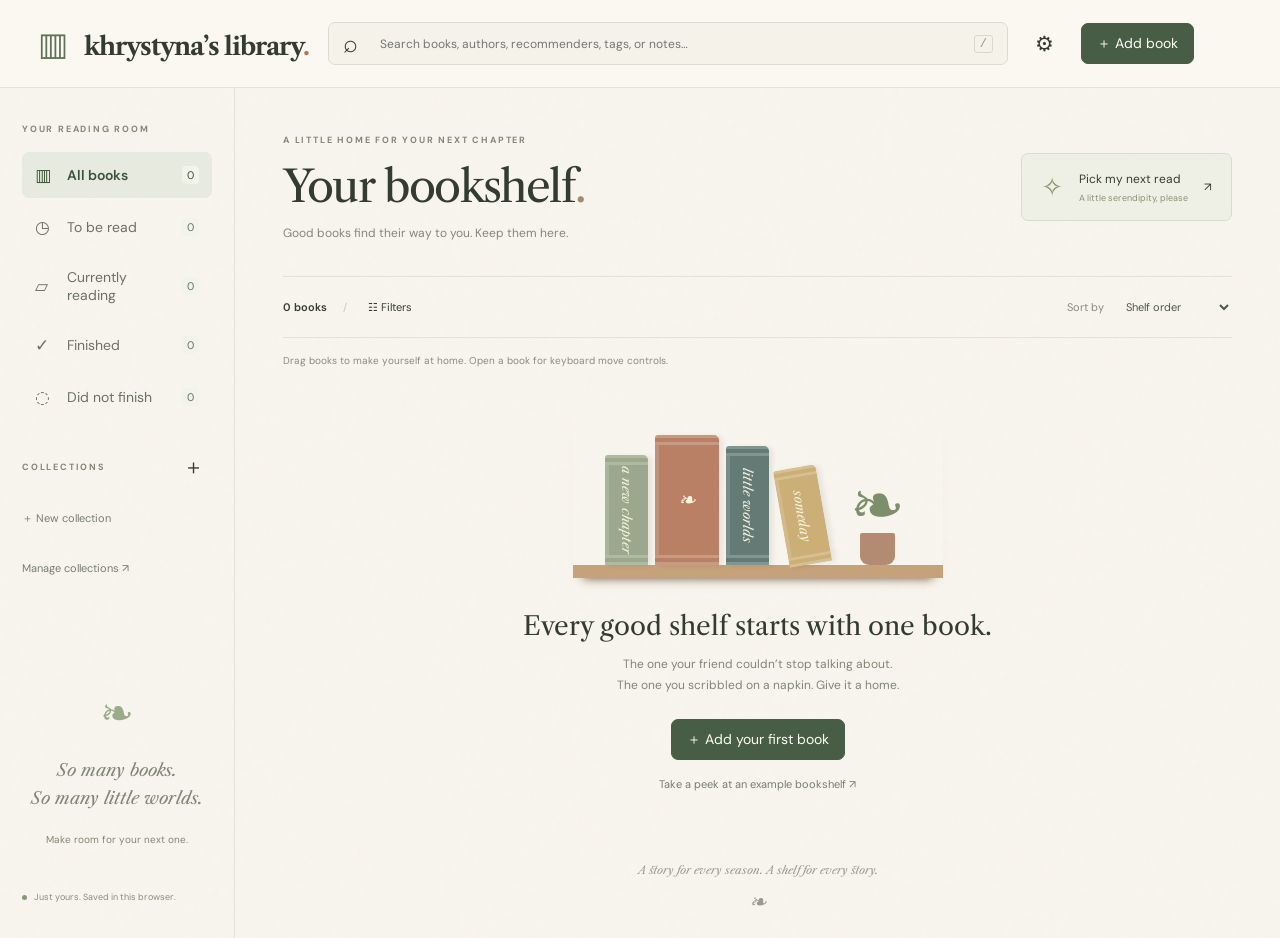
==== index.html @ 97580b20 "Add complete bookshelf app ready for GitHub Pages" ====
<!doctype html><html lang="en"><head><meta charset="utf-8"><meta name="viewport" content="width=device-width,initial-scale=1"><meta name="theme-color" content="#f5f1e8"><meta name="description" content="A little home for the books you want to meet. Your private bookshelf, recommendations and reading notes."><title>khrystyna's library — Your next chapter</title><link rel="stylesheet" href="style.css"></head><body><header><a class="brand" href="./"><span class="brand-icon">▥</span> khrystyna’s library<span class="brand-dot">.</span></a><label class="search"><span aria-hidden="true">⌕</span><input id="search" type="search" placeholder="Search books, authors, recommenders, tags, or notes…" aria-label="Search your library"><kbd>/</kbd></label><button id="settings" class="icon" aria-label="Settings and backup">⚙</button><button id="add" class="primary">＋ <span>Add book</span></button></header><div class="layout"><aside><div class="eyebrow">YOUR READING ROOM</div><nav id="navigation" aria-label="Library navigation"></nav><div class="aside-heading"><span class="eyebrow">COLLECTIONS</span><button id="newCollection" class="icon" aria-label="Create collection">＋</button></div><nav id="collections" aria-label="Collections"></nav><button id="manageCollections" class="text-button">Manage collections ↗</button><div class="aside-note"><span>❧</span><p>So many books.<br>So many little worlds.</p><small>Make room for your next one.</small></div><div class="local-indicator"><i></i> Just yours. Saved in this browser.</div></aside><main><section class="intro"><div><div class="eyebrow">A LITTLE HOME FOR YOUR NEXT CHAPTER</div><h1 id="heading">Your bookshelf<span>.</span></h1><p id="subtitle">Good books find their way to you. Keep them here.</p></div><button class="picker-button" id="pick"><span>✧</span><div>Pick my next read<small>A little serendipity, please</small></div><span>↗</span></button></section><div class="toolbar"><div><span id="count"></span><span class="toolbar-divider">/</span><button id="filtersToggle" class="subtle">☷ Filters <span id="filterCount"></span></button></div><div><label class="sort-label">Sort by <select id="sort" aria-label="Sort books"><option value="manual">Shelf order</option><option value="title">Title A–Z</option><option value="authors">Author A–Z</option><option value="new">Newest added</option><option value="old">Oldest added</option><option value="priority">Priority</option><option value="year">Publication year</option></select></label></div></div><section id="filters" hidden></section><div id="chips"></div><p id="arrangeNote" class="micro"></p><section id="shelves" aria-label="Bookshelf"></section><footer>A story for every season. A shelf for every story. <span>❧</span></footer></main></div><dialog id="dialog" aria-labelledby="dialogTitle"><div id="dialogContent"></div></dialog><div id="toast" role="status" aria-live="polite"></div><script type="module" src="app.js"></script></body></html>
---- style.css ----
@import url('https://fonts.googleapis.com/css2?family=DM+Sans:wght@400;500;600;700&family=Libre+Caslon+Text:ital,wght@0,400;0,700;1,400&display=swap');
:root{--paper:#f8f5ee;--ink:#343c31;--muted:#777b6b;--green:#475d45;--line:#e5e3d8;--serif:'Libre Caslon Text',Georgia,serif;--sans:'DM Sans',system-ui,sans-serif}*{box-sizing:border-box}body{margin:0;background:var(--paper);color:var(--ink);font:14px var(--sans);background-image:url("data:image/svg+xml,%3Csvg viewBox='0 0 180 180' xmlns='http://www.w3.org/2000/svg'%3E%3Cfilter id='n'%3E%3CfeTurbulence type='fractalNoise' baseFrequency='.7' numOctaves='3' stitchTiles='stitch'/%3E%3C/filter%3E%3Crect width='100%25' height='100%25' opacity='.024' filter='url(%23n)'/%3E%3C/svg%3E")}button,input,select,textarea{font:inherit}button{cursor:pointer}button,a,input,textarea,select{outline-offset:4px}button:focus-visible,a:focus-visible,input:focus-visible,textarea:focus-visible,select:focus-visible{outline:2px solid #8b5e3b}button{border:1px solid var(--line);background:transparent;color:inherit;padding:10px 15px;border-radius:7px}button:hover{background:#eaece1}button:disabled{opacity:.5;cursor:default}header{height:88px;border-bottom:1px solid var(--line);display:flex;align-items:center;gap:19px;padding:0 38px;background:#faf8f1}.brand{font:700 25px var(--serif);text-decoration:none;color:var(--ink);min-width:245px;letter-spacing:-1px}.brand-icon{font:32px Georgia;margin-right:12px;color:#607257}.brand-dot{color:#a87c55}.search{display:flex;align-items:center;gap:12px;border:1px solid #dddcd1;background:#f4f2e9;border-radius:7px;max-width:680px;flex:1;padding:0 14px;height:43px}.search>span{font-size:25px}.search input{background:transparent;border:0;width:100%;outline:none;font-size:12px}kbd{font-size:12px;color:#93988a;border:1px solid #d8d9ce;padding:1px 5px;border-radius:3px}.primary{background:var(--green);color:#fffdf5;border-color:var(--green)}.primary:hover{background:#354c34}.icon{border:0;padding:8px;font-size:21px}.layout{display:grid;grid-template-columns:235px minmax(0,1fr);min-height:calc(100vh - 88px)}aside{border-right:1px solid var(--line);padding:35px 22px;position:relative;display:flex;flex-direction:column}nav{display:grid;gap:6px;margin:17px 0 25px}nav button{border:0;display:flex;gap:12px;align-items:center;text-align:left;padding:12px 13px;color:#6c7262}nav button.active{background:#e6eadf;color:#3b5339;font-weight:600}nav button b{font-weight:400;font-size:11px;margin-left:auto;background:#f2f3eb;border-radius:4px;padding:2px 5px}.nav-icon{font-size:17px;min-width:20px}.eyebrow{font-size:9px;letter-spacing:1.8px;font-weight:700;color:#858675}.aside-heading{display:flex;align-items:center;justify-content:space-between}.text-button{border:0;padding:5px 0;color:#777e6e;font-size:11px;text-align:left}.aside-note{margin-top:auto;padding-top:75px;text-align:center;color:#828675}.aside-note>span{font-size:40px;color:#9aab89}.aside-note p{font:italic 17px/1.65 var(--serif)}.aside-note small{font-size:10px}.local-indicator{font-size:9px;color:#8a8d7e;margin-top:44px;white-space:nowrap}.local-indicator i{display:inline-block;background:#879777;height:5px;width:5px;border-radius:50%;margin-right:5px}main{padding:46px 48px 0;min-width:0;max-width:1600px;width:100%;margin:auto}.intro{display:flex;align-items:center;justify-content:space-between;gap:20px;margin-bottom:35px}h1{font:400 44px/1.15 var(--serif);letter-spacing:-1.8px;margin:15px 0 13px}h1 span{color:#a78966}.intro p{color:#858778;font-size:12px;margin:0}.picker-button{display:flex;gap:16px;align-items:center;text-align:left;padding:16px 19px;border-color:#d8dccb;background:#eff0e5;font-size:12px}.picker-button>span:first-child{font-size:26px;color:#8c936d}.picker-button small{display:block;font-size:9px;color:#8a8f79;margin-top:5px}.toolbar{border-top:1px solid var(--line);border-bottom:1px solid var(--line);display:flex;justify-content:space-between;align-items:center;padding:12px 0;font-size:11px}.toolbar>div{display:flex;align-items:center;gap:16px}.toolbar-divider{color:#c8cbbb}#count{font-weight:600}.subtle{border:0;font-size:11px;padding:5px}.sort-label{color:#878b7c}.sort-label select{background:transparent;color:#4d5947;border:0;font-size:11px;margin-left:5px}#filters{background:#eeefe5;padding:18px;border-radius:8px;margin-top:12px}#filters .filter-grid{display:grid;grid-template-columns:repeat(4,1fr);gap:14px}label.field{display:grid;gap:6px;font-size:11px;color:#707763}input,textarea,select{border:1px solid #d9ddce;border-radius:5px;padding:10px;background:#fffef9;color:var(--ink);min-width:0}textarea{resize:vertical;min-height:80px}#filters select{width:100%;height:75px;font-size:11px;padding:4px}#filters input{width:100%}.micro{font-size:10px;color:#8a8c7b;line-height:1.7;margin:14px 0}.chip{font-size:10px;border-radius:20px;background:#e5eadb;padding:5px 10px;margin:8px 6px 0 0}#shelves{min-height:430px}.shelf{display:flex;align-items:flex-end;gap:17px;padding:32px 28px 0;position:relative;min-height:256px;margin-bottom:21px;border-bottom:18px solid #c5a279;border-image:linear-gradient(#d4b68f,#be956c 15%,#c7a47b 55%,#ac805a 60%,#bb9168) 1;box-shadow:0 13px 15px -13px #6c482c80;background:linear-gradient(0deg,#d9c9b15c,transparent 57%);content-visibility:auto;contain-intrinsic-size:auto 256px}.shelf:after{content:'';position:absolute;left:0;right:0;bottom:-18px;height:18px;pointer-events:none;background:repeating-linear-gradient(2deg,transparent 0 3px,#5c3c2010 4px,transparent 5px 9px)}.book{position:relative;flex:none;padding:0;border:0;border-radius:2px 4px 2px 0;box-shadow:5px 2px 7px #34251c2a,inset 3px 0 4px #ffffff55,inset -2px 0 3px #0003;transition:transform .2s;transform-origin:bottom left;overflow:hidden;text-align:center;background:var(--book-color);color:#fff8e9;width:128px;height:188px;margin-bottom:0}.book:hover,.book:focus-visible{background:var(--book-color);transform:translateY(-9px) rotate(-2deg);z-index:2}.book .cover-img{width:100%;height:100%;object-fit:cover;position:absolute;inset:0}.book .fallback-cover{height:100%;display:flex;flex-direction:column;align-items:center;justify-content:space-between;padding:20px 10px;border:1px solid #ffffff60;outline:1px solid #ffffff25;outline-offset:-7px;font-family:var(--serif)}.fallback-cover .ornament{font-size:26px;opacity:.6}.fallback-cover strong{font-size:17px;line-height:1.3;font-weight:400}.fallback-cover small{font:8px var(--sans);letter-spacing:1px}.book.spine{width:49px;writing-mode:vertical-rl;text-orientation:mixed;padding:13px 8px;display:flex;align-items:center;justify-content:space-between;gap:9px;border-top:7px solid #ffffff20;border-bottom:7px solid #0002}.spine strong{font:12px var(--serif);writing-mode:vertical-rl;max-height:125px;overflow:hidden;text-overflow:ellipsis}.spine small{font-size:8px;max-height:80px;overflow:hidden;opacity:.8}.match-badge{position:absolute;bottom:7px;left:6px;right:6px;background:#f9f6e9ed;color:#354d35;padding:5px;font:9px var(--sans);writing-mode:horizontal-tb}.empty-room{text-align:center;padding:35px 20px 22px}.empty-art{height:160px;display:flex;justify-content:center;align-items:flex-end;gap:7px;margin:0 auto 32px;max-width:370px;border-bottom:13px solid #c5a279;box-shadow:0 10px 10px -10px #714b36}.illustrated-book{width:43px;height:110px;background:#9ba88c;border-radius:3px 5px 0 0;box-shadow:inset 4px 0 #fff2,4px 1px 5px #0001;display:flex;align-items:center;justify-content:center;color:#f8f3df;font:italic 13px var(--serif);writing-mode:vertical-rl;border-top:10px double #fff3;border-bottom:10px double #fff3}.illustrated-book:nth-child(2){height:130px;background:#b98065;width:64px;writing-mode:horizontal-tb;font-size:21px}.illustrated-book:nth-child(3){height:119px;background:#647b75}.illustrated-book:nth-child(4){height:98px;background:#ccaf77;transform:rotate(-10deg);margin:0 14px 0 5px}.plant{width:65px;height:100px;position:relative;display:flex;flex-direction:column;align-items:center;justify-content:flex-end}.plant span{font-size:66px;color:#7c8f6a;line-height:.8}.plant:after{content:'';display:block;background:#b28b72;width:35px;height:32px;border-radius:2px 2px 9px 9px}.empty-room h2{font:400 26px var(--serif);margin:0 0 12px}.empty-room p{font-size:12px;color:#818675;line-height:1.8;margin-bottom:22px}.empty-room .text-button{display:block;margin:12px auto;text-align:center}footer{font:italic 11px var(--serif);text-align:center;color:#999b8d;padding:33px 0 24px}footer span{display:block;margin-top:12px;font-size:21px}dialog{max-width:780px;width:calc(100% - 30px);max-height:90dvh;border:1px solid #dedfcf;padding:0;background:var(--paper);color:var(--ink);border-radius:14px;box-shadow:0 20px 100px #17221138}dialog::backdrop{background:#262e2655;backdrop-filter:blur(4px)}.dialog-header{position:sticky;top:0;z-index:5;display:flex;justify-content:space-between;align-items:center;background:var(--paper);border-bottom:1px solid var(--line);padding:18px 27px}.dialog-header h2{font:400 23px var(--serif);margin:0}.dialog-body{padding:25px 28px}.dialog-body h3{font:400 20px var(--serif);margin-top:28px}.row{display:flex;gap:10px;align-items:center;flex-wrap:wrap}.row.end{justify-content:flex-end;margin-top:24px}.form-grid{display:grid;grid-template-columns:1fr 1fr;gap:17px}.form-grid .full{grid-column:1/-1}.form-grid input,.form-grid textarea,.form-grid select{width:100%}.form-grid label{font-size:11px}.rec-card{border:1px solid #dedfce;background:#f1f1e6;padding:15px;border-radius:7px;margin:12px 0}.rec-card p{white-space:pre-wrap;font:italic 14px/1.7 var(--serif)}.rec-card small{color:#8a8e7d;font-size:10px}.rec-fields{display:grid;gap:10px;grid-template-columns:1fr 1fr}.rec-fields textarea,.rec-fields .full{grid-column:1/-1}.detail-top{display:grid;grid-template-columns:135px 1fr;gap:24px}.detail-top .book{cursor:default}.detail-top h3{font-size:28px;line-height:1.25;margin:0 0 9px}.detail-top p{color:#7f8574;line-height:1.8}.detail-text{white-space:pre-wrap;line-height:1.9;font-size:13px;overflow-wrap:anywhere}.detail-meta{display:grid;grid-template-columns:1fr 1fr;gap:12px;margin-top:20px}.detail-meta div{font-size:12px}.detail-meta b{display:block;font-size:10px;color:#898d7c;margin-bottom:4px}.danger{color:#97564c}.lookup{display:flex;gap:10px;margin-bottom:12px}.lookup input{flex:1}.result{display:flex;gap:17px;padding:14px 0;border-bottom:1px solid var(--line);align-items:center}.result img{width:48px;height:70px;object-fit:cover;background:#dfdfcd}.result div{flex:1}.result strong{font:16px var(--serif)}.result small{display:block;color:#868a77;font-size:10px;margin-top:7px}.status-pill{font-size:10px;background:#e6ebdc;color:#4e6749;padding:5px 8px;border-radius:4px}.help{font-size:11px;line-height:1.8;color:#818773}.error{color:#9b4b3c;font-size:12px;line-height:1.6}#toast{position:fixed;bottom:25px;left:50%;transform:translateX(-50%);padding:13px 22px;background:#364e36;color:#fffdf4;z-index:99;border-radius:8px;box-shadow:0 5px 20px #0002;display:none;font-size:12px;max-width:95vw}#toast button{color:white;border:0;padding:2px 8px;text-decoration:underline}.collection-check{display:flex;gap:12px;flex-wrap:wrap}.collection-check label{display:flex;gap:6px;align-items:center}.collection-check input{width:auto}.section-line{border:0;border-top:1px solid var(--line);margin:25px 0}.settings-block{padding:17px 0;border-bottom:1px solid var(--line)}.settings-block h3{margin:0 0 8px}.demo-banner{padding:10px 15px;border:1px dashed #b3bba4;border-radius:6px;background:#e9edde;font-size:11px}.editorsummary{cursor:pointer;color:#63735a;padding:15px 0;font-size:12px}.hidden{display:none!important}@media(min-width:1600px){main{padding-left:65px;padding-right:65px}}@media(max-width:1100px){header{padding:0 22px;gap:10px}.brand{min-width:215px;font-size:23px}main{padding:35px 28px 0}.layout{grid-template-columns:205px 1fr}aside{padding:30px 15px}.picker-button{padding:13px;gap:10px}.shelf{padding-left:17px;padding-right:17px;gap:13px}.intro h1{font-size:37px}#filters .filter-grid{grid-template-columns:repeat(3,1fr)}}@media(max-width:760px){header{height:auto;min-height:76px;flex-wrap:wrap;padding:17px 20px;gap:10px}.brand{flex:1;min-width:0;font-size:22px}.search{order:5;flex-basis:100%;max-width:none;height:40px}.layout{display:block}aside{padding:13px 20px;border-right:0;border-bottom:1px solid var(--line);display:block}aside>.eyebrow,aside>.aside-heading,aside>.aside-note,aside>.local-indicator,aside>#manageCollections{display:none}aside nav{display:flex;overflow:auto;gap:6px;margin:0}aside nav button{white-space:nowrap;padding:8px 10px;font-size:11px}#collections{margin-top:7px}main{padding:29px 20px 0}.intro{align-items:flex-start;gap:13px;flex-direction:column;margin-bottom:25px}h1{font-size:37px;margin-top:10px}.intro .eyebrow{font-size:8px}.picker-button{align-self:stretch;justify-content:space-between;margin-top:8px}.picker-button div{flex:1}.picker-button small{display:inline;margin-left:8px}.toolbar>div{gap:8px}.sort-label{font-size:0}.sort-label select{font-size:10px;max-width:122px}.shelf{gap:12px;padding:24px 14px 0;min-height:225px;margin-bottom:17px}.book{width:104px;height:164px}.book.spine{width:40px}.fallback-cover strong{font-size:14px}#filters .filter-grid{grid-template-columns:repeat(2,1fr)}.dialog-body{padding:20px}.dialog-header{padding:15px 20px}.form-grid{gap:13px}.detail-top{grid-template-columns:105px 1fr;gap:17px}.detail-top h3{font-size:23px}.detail-top .book{width:104px;height:164px}.rec-fields{grid-template-columns:1fr}.rec-fields>*{grid-column:1!important}.empty-room{padding-left:0;padding-right:0}}@media(prefers-reduced-motion:reduce){*{transition:none!important;scroll-behavior:auto!important}}
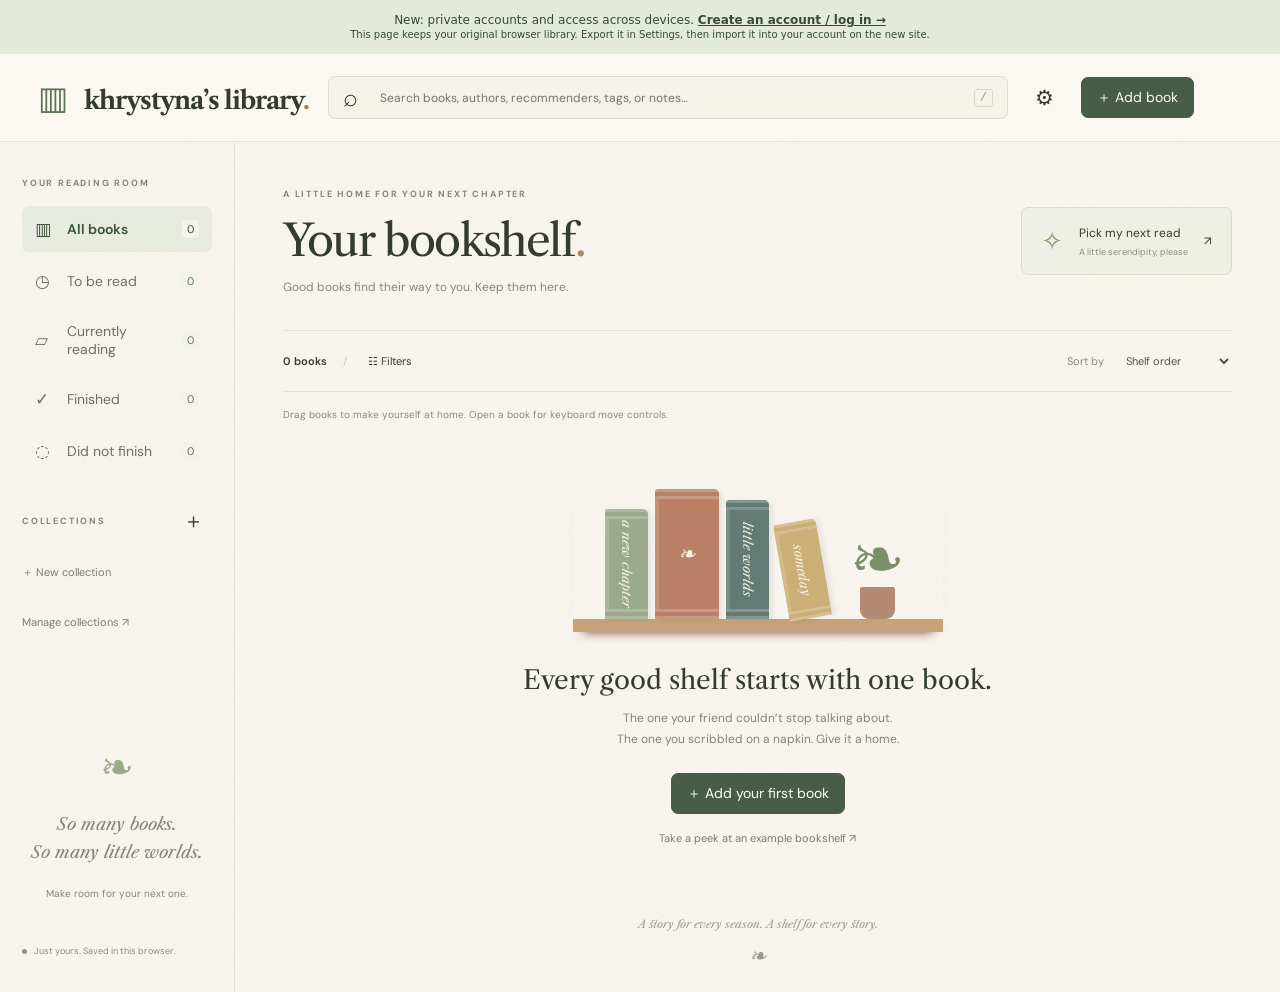
==== commit aefdecbf: "Add cloud account version with nickname login and private synced libraries" ====
--- a/index.html
+++ b/index.html
@@ -1 +1 @@
-<!doctype html><html lang="en"><head><meta charset="utf-8"><meta name="viewport" content="width=device-width,initial-scale=1"><meta name="theme-color" content="#f5f1e8"><meta name="description" content="A little home for the books you want to meet. Your private bookshelf, recommendations and reading notes."><title>khrystyna's library — Your next chapter</title><link rel="stylesheet" href="style.css"></head><body><header><a class="brand" href="./"><span class="brand-icon">▥</span> khrystyna’s library<span class="brand-dot">.</span></a><label class="search"><span aria-hidden="true">⌕</span><input id="search" type="search" placeholder="Search books, authors, recommenders, tags, or notes…" aria-label="Search your library"><kbd>/</kbd></label><button id="settings" class="icon" aria-label="Settings and backup">⚙</button><button id="add" class="primary">＋ <span>Add book</span></button></header><div class="layout"><aside><div class="eyebrow">YOUR READING ROOM</div><nav id="navigation" aria-label="Library navigation"></nav><div class="aside-heading"><span class="eyebrow">COLLECTIONS</span><button id="newCollection" class="icon" aria-label="Create collection">＋</button></div><nav id="collections" aria-label="Collections"></nav><button id="manageCollections" class="text-button">Manage collections ↗</button><div class="aside-note"><span>❧</span><p>So many books.<br>So many little worlds.</p><small>Make room for your next one.</small></div><div class="local-indicator"><i></i> Just yours. Saved in this browser.</div></aside><main><section class="intro"><div><div class="eyebrow">A LITTLE HOME FOR YOUR NEXT CHAPTER</div><h1 id="heading">Your bookshelf<span>.</span></h1><p id="subtitle">Good books find their way to you. Keep them here.</p></div><button class="picker-button" id="pick"><span>✧</span><div>Pick my next read<small>A little serendipity, please</small></div><span>↗</span></button></section><div class="toolbar"><div><span id="count"></span><span class="toolbar-divider">/</span><button id="filtersToggle" class="subtle">☷ Filters <span id="filterCount"></span></button></div><div><label class="sort-label">Sort by <select id="sort" aria-label="Sort books"><option value="manual">Shelf order</option><option value="title">Title A–Z</option><option value="authors">Author A–Z</option><option value="new">Newest added</option><option value="old">Oldest added</option><option value="priority">Priority</option><option value="year">Publication year</option></select></label></div></div><section id="filters" hidden></section><div id="chips"></div><p id="arrangeNote" class="micro"></p><section id="shelves" aria-label="Bookshelf"></section><footer>A story for every season. A shelf for every story. <span>❧</span></footer></main></div><dialog id="dialog" aria-labelledby="dialogTitle"><div id="dialogContent"></div></dialog><div id="toast" role="status" aria-live="polite"></div><script type="module" src="app.js"></script></body></html>
+<!doctype html><html lang="en"><head><meta charset="utf-8"><meta name="viewport" content="width=device-width,initial-scale=1"><meta name="theme-color" content="#f5f1e8"><meta name="description" content="A little home for the books you want to meet. Your private bookshelf, recommendations and reading notes."><title>khrystyna's library — Your next chapter</title><link rel="stylesheet" href="style.css"></head><body><div style="padding:13px 20px;background:#e3ead8;color:#344c32;font:12px system-ui;text-align:center">New: private accounts and access across devices. <a href="https://little-library.wry-pear-2440.chatgpt.site/" style="color:#344c32;font-weight:700">Create an account / log in →</a><br><small>This page keeps your original browser library. Export it in Settings, then import it into your account on the new site.</small></div><header><a class="brand" href="./"><span class="brand-icon">▥</span> khrystyna’s library<span class="brand-dot">.</span></a><label class="search"><span aria-hidden="true">⌕</span><input id="search" type="search" placeholder="Search books, authors, recommenders, tags, or notes…" aria-label="Search your library"><kbd>/</kbd></label><button id="settings" class="icon" aria-label="Settings and backup">⚙</button><button id="add" class="primary">＋ <span>Add book</span></button></header><div class="layout"><aside><div class="eyebrow">YOUR READING ROOM</div><nav id="navigation" aria-label="Library navigation"></nav><div class="aside-heading"><span class="eyebrow">COLLECTIONS</span><button id="newCollection" class="icon" aria-label="Create collection">＋</button></div><nav id="collections" aria-label="Collections"></nav><button id="manageCollections" class="text-button">Manage collections ↗</button><div class="aside-note"><span>❧</span><p>So many books.<br>So many little worlds.</p><small>Make room for your next one.</small></div><div class="local-indicator"><i></i> Just yours. Saved in this browser.</div></aside><main><section class="intro"><div><div class="eyebrow">A LITTLE HOME FOR YOUR NEXT CHAPTER</div><h1 id="heading">Your bookshelf<span>.</span></h1><p id="subtitle">Good books find their way to you. Keep them here.</p></div><button class="picker-button" id="pick"><span>✧</span><div>Pick my next read<small>A little serendipity, please</small></div><span>↗</span></button></section><div class="toolbar"><div><span id="count"></span><span class="toolbar-divider">/</span><button id="filtersToggle" class="subtle">☷ Filters <span id="filterCount"></span></button></div><div><label class="sort-label">Sort by <select id="sort" aria-label="Sort books"><option value="manual">Shelf order</option><option value="title">Title A–Z</option><option value="authors">Author A–Z</option><option value="new">Newest added</option><option value="old">Oldest added</option><option value="priority">Priority</option><option value="year">Publication year</option></select></label></div></div><section id="filters" hidden></section><div id="chips"></div><p id="arrangeNote" class="micro"></p><section id="shelves" aria-label="Bookshelf"></section><footer>A story for every season. A shelf for every story. <span>❧</span></footer></main></div><dialog id="dialog" aria-labelledby="dialogTitle"><div id="dialogContent"></div></dialog><div id="toast" role="status" aria-live="polite"></div><script type="module" src="app.js"></script></body></html>
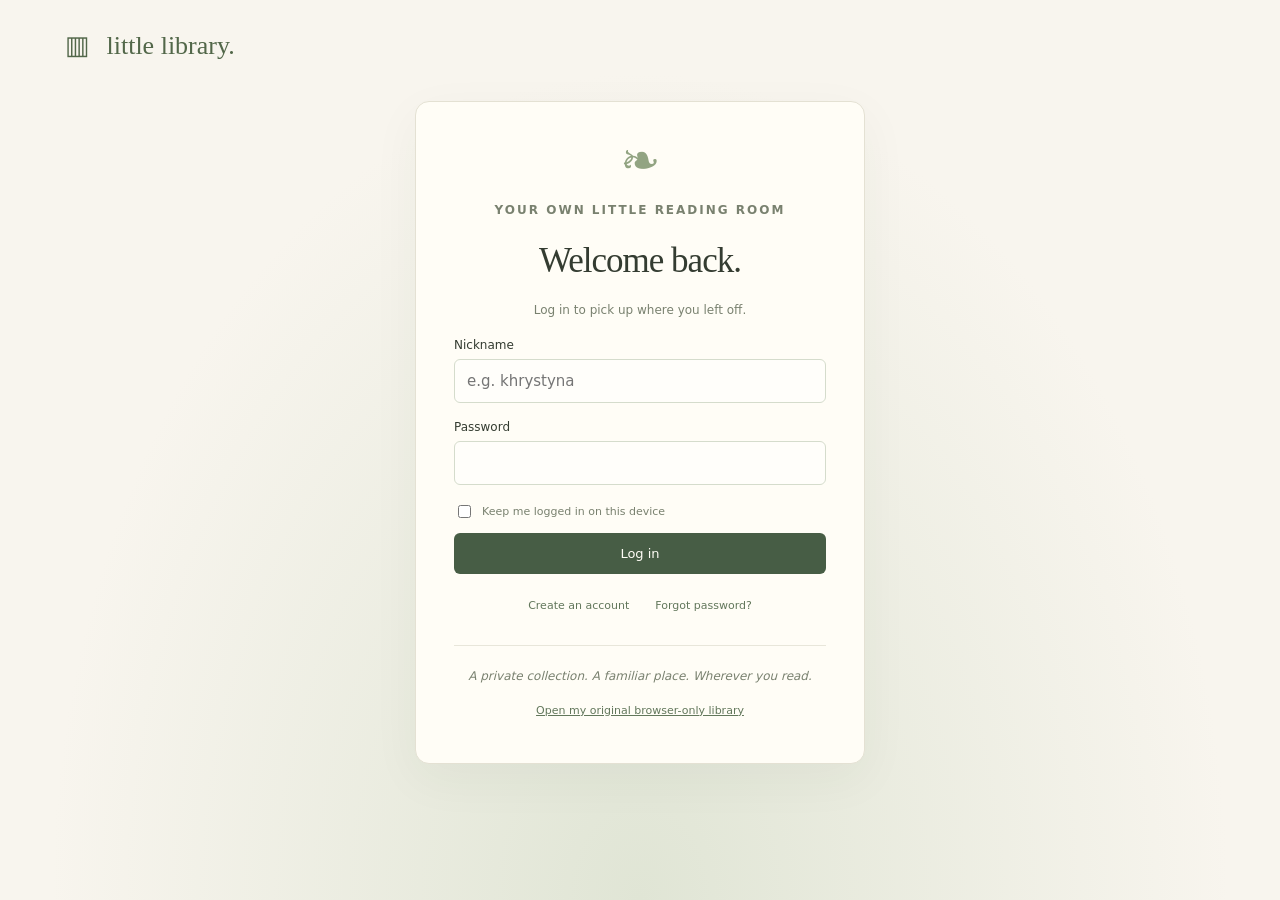
==== commit a5c81a01: "Run account-based library on GitHub Pages and add owner account management" ====
--- a/index.html
+++ b/index.html
@@ -1 +1 @@
-<!doctype html><html lang="en"><head><meta charset="utf-8"><meta name="viewport" content="width=device-width,initial-scale=1"><meta name="theme-color" content="#f5f1e8"><meta name="description" content="A little home for the books you want to meet. Your private bookshelf, recommendations and reading notes."><title>khrystyna's library — Your next chapter</title><link rel="stylesheet" href="style.css"></head><body><div style="padding:13px 20px;background:#e3ead8;color:#344c32;font:12px system-ui;text-align:center">New: private accounts and access across devices. <a href="https://little-library.wry-pear-2440.chatgpt.site/" style="color:#344c32;font-weight:700">Create an account / log in →</a><br><small>This page keeps your original browser library. Export it in Settings, then import it into your account on the new site.</small></div><header><a class="brand" href="./"><span class="brand-icon">▥</span> khrystyna’s library<span class="brand-dot">.</span></a><label class="search"><span aria-hidden="true">⌕</span><input id="search" type="search" placeholder="Search books, authors, recommenders, tags, or notes…" aria-label="Search your library"><kbd>/</kbd></label><button id="settings" class="icon" aria-label="Settings and backup">⚙</button><button id="add" class="primary">＋ <span>Add book</span></button></header><div class="layout"><aside><div class="eyebrow">YOUR READING ROOM</div><nav id="navigation" aria-label="Library navigation"></nav><div class="aside-heading"><span class="eyebrow">COLLECTIONS</span><button id="newCollection" class="icon" aria-label="Create collection">＋</button></div><nav id="collections" aria-label="Collections"></nav><button id="manageCollections" class="text-button">Manage collections ↗</button><div class="aside-note"><span>❧</span><p>So many books.<br>So many little worlds.</p><small>Make room for your next one.</small></div><div class="local-indicator"><i></i> Just yours. Saved in this browser.</div></aside><main><section class="intro"><div><div class="eyebrow">A LITTLE HOME FOR YOUR NEXT CHAPTER</div><h1 id="heading">Your bookshelf<span>.</span></h1><p id="subtitle">Good books find their way to you. Keep them here.</p></div><button class="picker-button" id="pick"><span>✧</span><div>Pick my next read<small>A little serendipity, please</small></div><span>↗</span></button></section><div class="toolbar"><div><span id="count"></span><span class="toolbar-divider">/</span><button id="filtersToggle" class="subtle">☷ Filters <span id="filterCount"></span></button></div><div><label class="sort-label">Sort by <select id="sort" aria-label="Sort books"><option value="manual">Shelf order</option><option value="title">Title A–Z</option><option value="authors">Author A–Z</option><option value="new">Newest added</option><option value="old">Oldest added</option><option value="priority">Priority</option><option value="year">Publication year</option></select></label></div></div><section id="filters" hidden></section><div id="chips"></div><p id="arrangeNote" class="micro"></p><section id="shelves" aria-label="Bookshelf"></section><footer>A story for every season. A shelf for every story. <span>❧</span></footer></main></div><dialog id="dialog" aria-labelledby="dialogTitle"><div id="dialogContent"></div></dialog><div id="toast" role="status" aria-live="polite"></div><script type="module" src="app.js"></script></body></html>
+<!doctype html><html lang="en"><head><meta charset="utf-8"><meta name="viewport" content="width=device-width,initial-scale=1"><meta name="description" content="Your own private reading room, available across devices."><title>little library — Your private reading room</title><link rel="stylesheet" href="login.css"></head><body><main class="login-room"><div class="login-brand">▥ <span>little library.</span></div><div class="login-card"><div class="leaf">❧</div><p class="eyebrow">YOUR OWN LITTLE READING ROOM</p><h1 id="authTitle">Welcome back.</h1><p id="authIntro">Log in to pick up where you left off.</p><form id="authForm"><label>Nickname<input name="nickname" required autocomplete="username" minlength="3" maxlength="30" placeholder="e.g. khrystyna"></label><label id="recoveryField" hidden>Recovery code<input name="recoveryCode" autocomplete="off" maxlength="64"></label><label><span id="passwordLabel">Password</span><input name="password" type="password" required autocomplete="current-password"></label><label id="confirmField" hidden>Confirm password<input name="confirm" type="password" autocomplete="new-password"></label><small id="passwordHelp" hidden>At least 12 characters; maximum 72 UTF-8 bytes.</small><label class="remember"><input type="checkbox" name="remember"> Keep me logged in on this device</label><p id="authError" role="alert" class="login-error"></p><button class="login-primary" id="authSubmit">Log in</button></form><div class="login-links" id="authLinks"><button id="modeRegister">Create an account</button><button id="modeRecover">Forgot password?</button><button id="modeLogin" hidden>Already have an account? Log in</button></div><section id="recoveryResult" hidden><p>Save this recovery code in your password manager. It is shown only now. A password reset creates a new one.</p><code class="recovery-code" id="recoveryCode"></code><p>Without your password or recovery code, we cannot restore account access.</p><button id="openLibrary" class="login-primary">I’ve saved my code — open my library</button></section><p class="login-footnote">A private collection. A familiar place. Wherever you read.</p><p><a href="./legacy.html" style="color:#62775b;font-size:11px">Open my original browser-only library</a></p></div></main><script type="module" src="login.js"></script></body></html>
--- a/login.css
+++ b/login.css
@@ -0,0 +1,2 @@
+*{box-sizing:border-box}body{margin:0;background:#f8f5ee;color:#343c31;font-family:system-ui,sans-serif}.login-room{min-height:100dvh;padding:30px 20px 60px;background:radial-gradient(ellipse at 50% 100%,#e0e5d5,transparent 65%)}.login-brand{font:26px Georgia;max-width:1150px;margin:auto;color:#526749}.login-brand span{margin-left:10px}.login-card{max-width:450px;margin:40px auto 0;background:#fffdf6;border:1px solid #e4e1d3;border-radius:14px;padding:30px 38px;box-shadow:0 15px 50px #34452d0c;text-align:center}.leaf{font-size:48px;color:#92a482}.eyebrow{font-size:9px;letter-spacing:2px;color:#8a8d7c;font-weight:600}.login-card h1{font:35px/1.2 Georgia;letter-spacing:-1px;margin:18px 0}.login-card p{font-size:12px;line-height:1.8;color:#79816f}.login-card label{display:grid;gap:7px;text-align:left;font-size:12px;margin-top:17px}.login-card input{font:15px system-ui;border:1px solid #d5dccc;border-radius:6px;background:#fffefa;padding:12px;width:100%}.login-card small{font-size:10px;color:#7c8371;display:block;text-align:left;margin-top:9px}.login-primary{font:13px system-ui;padding:13px;width:100%;background:#475d45;color:#fffdf6;border:0;border-radius:6px;cursor:pointer}.login-primary:disabled{opacity:.5}.login-card .login-error{color:#a1493f;margin:12px 0}.login-links{display:flex;flex-wrap:wrap;justify-content:center;gap:16px;margin-top:20px}.login-links button{border:0;background:none;font:11px system-ui;color:#62775b;cursor:pointer;padding:5px}.login-footnote{border-top:1px solid #e8e6da;padding-top:20px;margin-top:28px!important;font-style:italic}.recovery-code{display:block;background:#ebefdf;padding:18px;overflow-wrap:anywhere;border-radius:6px;margin:20px 0;font-size:14px;user-select:all}button:focus-visible,input:focus-visible{outline:2px solid #9f7649;outline-offset:4px}@media(max-width:500px){.login-card{padding:24px;margin-top:30px}.login-card h1{font-size:30px}}
+[hidden]{display:none!important}.login-card label.remember{display:flex;align-items:center;gap:8px;font-size:11px;color:#79816f}.remember input{width:auto}
